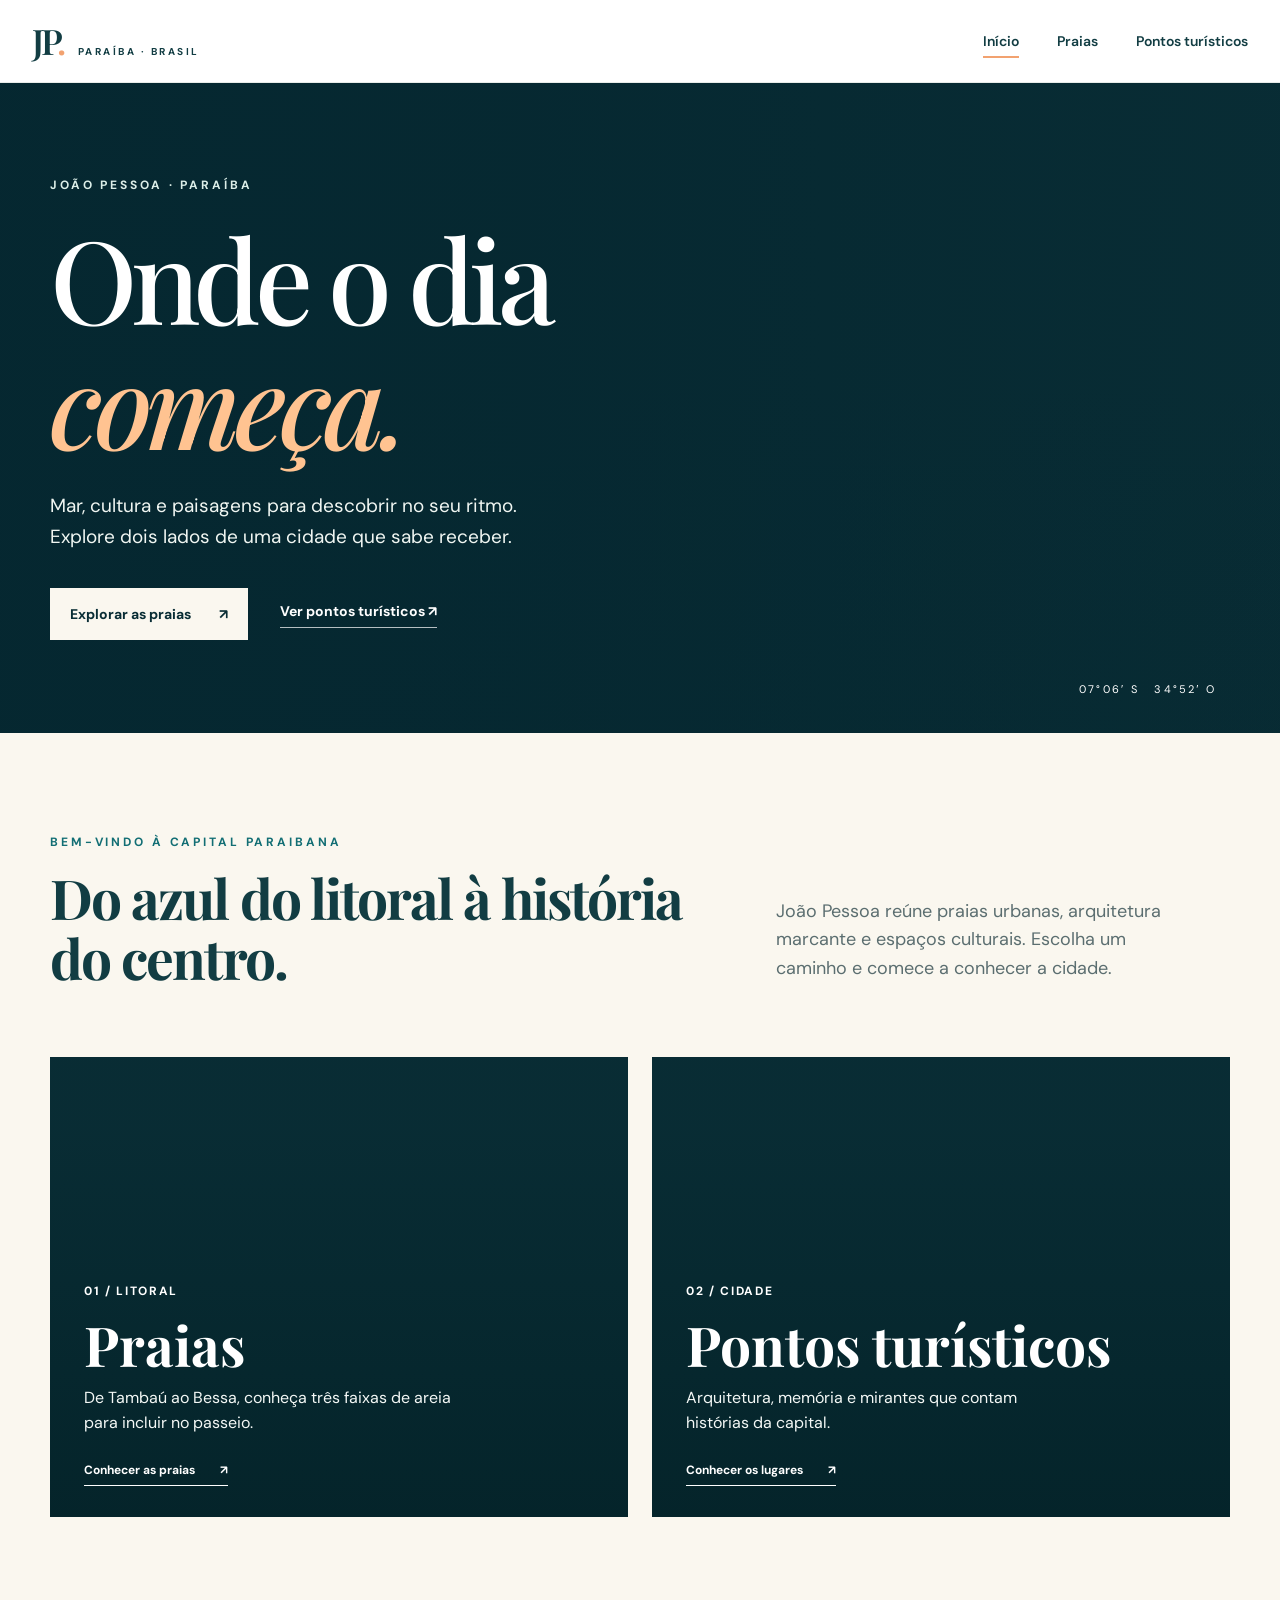
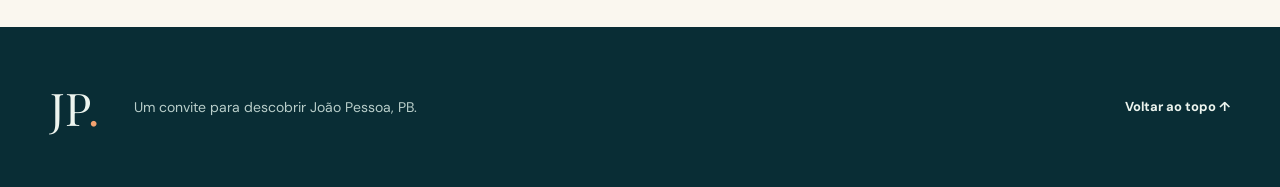
==== index.html @ 83d4df75 "Criação inicial do projeto Site Joao Pessoa" ====
<!doctype html>
<html lang="pt-BR">
<head>
  <meta charset="utf-8">
  <meta name="viewport" content="width=device-width, initial-scale=1">
  <meta name="description" content="Conheça as praias e os pontos turísticos de João Pessoa, capital da Paraíba.">
  <title>João Pessoa — Onde o dia começa</title>
  <link rel="stylesheet" href="assets/style.css">
  <script src="assets/script.js" defer></script>
</head>
<body data-page="home">
  <header class="site-header"><div class="header-inner"><a class="brand" href="index.html" aria-label="João Pessoa, início"><span class="brand-symbol">JP<span class="brand-dot">.</span></span><span class="brand-caption">PARAÍBA · BRASIL</span></a><button class="menu-toggle" type="button" aria-label="Abrir menu" aria-expanded="false" aria-controls="main-nav"><span></span><span></span><span></span></button><nav id="main-nav" class="nav" aria-label="Navegação principal"><a href="index.html" aria-current="page">Início</a><a href="praias.html">Praias</a><a href="pontos-turisticos.html">Pontos turísticos</a></nav></div></header>
  <main>
    <section class="hero home-hero"><div class="hero-image" role="img" aria-label="Orla de Tambaú e Cabo Branco, em João Pessoa"></div><div class="hero-shade"></div><div class="hero-content container"><p class="eyebrow light">JOÃO PESSOA · PARAÍBA</p><h1>Onde o dia<br><em>começa.</em></h1><p class="hero-text">Mar, cultura e paisagens para descobrir no seu ritmo. Explore dois lados de uma cidade que sabe receber.</p><div class="hero-actions"><a class="button button-light" href="praias.html">Explorar as praias <span aria-hidden="true">↗</span></a><a class="text-link" href="pontos-turisticos.html">Ver pontos turísticos <span aria-hidden="true">↗</span></a></div></div><span class="hero-index">07°06′ S &nbsp; 34°52′ O</span></section>
    <section class="intro-section container"><div><p class="eyebrow">BEM-VINDO À CAPITAL PARAIBANA</p><h2>Do azul do litoral à história do centro.</h2></div><p>João Pessoa reúne praias urbanas, arquitetura marcante e espaços culturais. Escolha um caminho e comece a conhecer a cidade.</p></section>
    <section class="routes-section container" aria-label="Explore João Pessoa"><a class="route-card route-beaches" href="praias.html"><div class="route-photo" role="img" aria-label="Praia de Cabo Branco"></div><div class="route-overlay"></div><div class="route-content"><span>01 / LITORAL</span><h2>Praias</h2><p>De Tambaú ao Bessa, conheça três faixas de areia para incluir no passeio.</p><strong>Conhecer as praias <span aria-hidden="true">↗</span></strong></div></a><a class="route-card route-sights" href="pontos-turisticos.html"><div class="route-photo" role="img" aria-label="Farol do Cabo Branco"></div><div class="route-overlay"></div><div class="route-content"><span>02 / CIDADE</span><h2>Pontos turísticos</h2><p>Arquitetura, memória e mirantes que contam histórias da capital.</p><strong>Conhecer os lugares <span aria-hidden="true">↗</span></strong></div></a></section>
  </main>
  <footer class="site-footer"><div class="container footer-inner"><span class="footer-brand">JP<span>.</span></span><p>Um convite para descobrir João Pessoa, PB.</p><a href="#top" class="back-top">Voltar ao topo ↑</a></div></footer>
</body></html>
---- assets/style.css ----
@import url('https://fonts.googleapis.com/css2?family=DM+Sans:wght@400;500;600;700&family=Playfair+Display:ital,wght@0,500;0,600;1,500&display=swap');
:root{--ink:#123d43;--ink-deep:#092d35;--sea:#126e74;--sand:#faf7ef;--coral:#f2a270;--muted:#5b6e70;--line:#d9e1de}
*{box-sizing:border-box}html{scroll-behavior:smooth}body{margin:0;background:var(--sand);color:var(--ink);font-family:'DM Sans',Arial,sans-serif;font-size:16px;line-height:1.6}a{color:inherit;text-decoration:none}img{display:block;width:100%;height:100%;object-fit:cover}.container{width:min(1180px,calc(100% - 48px));margin-inline:auto}h1,h2,p{margin-top:0}h1,h2{line-height:1.08}h1,h2,.footer-brand,.brand-symbol{font-family:'Playfair Display',Georgia,serif}em{font-weight:500}.site-header{position:relative;z-index:10;background:#fff;border-bottom:1px solid #e8ece9}.header-inner{width:min(1380px,calc(100% - 64px));height:82px;margin:auto;display:flex;align-items:center;justify-content:space-between}.brand{display:flex;align-items:baseline;gap:14px;white-space:nowrap}.brand-symbol{font-size:35px;font-weight:600;letter-spacing:-.08em;line-height:1}.brand-dot,.footer-brand span{color:var(--coral)}.brand-caption{font-size:10px;font-weight:700;letter-spacing:.25em}.nav{display:flex;align-items:center;gap:38px}.nav a{font-size:14px;font-weight:600;position:relative;padding:10px 0}.nav a:after{content:"";position:absolute;left:0;right:0;bottom:4px;height:2px;background:var(--coral);transform:scaleX(0);transform-origin:left;transition:transform .2s}.nav a:hover:after,.nav a[aria-current=page]:after{transform:scaleX(1)}.menu-toggle{display:none}.eyebrow{color:var(--sea);font-size:12px;font-weight:700;letter-spacing:.24em}.eyebrow.light{color:#dceee8}.hero{position:relative;min-height:650px;display:flex;align-items:center;overflow:hidden;background:var(--ink-deep);color:#fff}.hero-image,.hero-shade{position:absolute;inset:0}.hero-image{background:url('https://commons.wikimedia.org/wiki/Special:FilePath/Orla_de_Tamba%C3%BA-Cabo_Branco%2C_Jo%C3%A3o_Pessoa_%28PB%29.jpg?width=1800') center 54%/cover no-repeat;transform:scale(1.01)}.hero-shade{background:linear-gradient(90deg,rgba(5,39,48,.9) 0%,rgba(5,39,48,.76) 40%,rgba(5,39,48,.12) 100%),linear-gradient(0deg,rgba(5,39,48,.22),transparent 55%)}.hero-content{position:relative;z-index:1;padding-block:85px}.hero h1{font-size:clamp(64px,9vw,132px);letter-spacing:-.055em;font-weight:500;margin:20px 0 26px}.hero h1 em{color:#ffc391}.hero-text{max-width:510px;color:#f0f6f2;font-size:19px;line-height:1.65}.hero-actions{display:flex;align-items:center;gap:32px;flex-wrap:wrap;margin-top:35px}.button{display:inline-flex;align-items:center;justify-content:space-between;gap:28px;padding:15px 20px;font-weight:700;font-size:14px;transition:transform .2s,background .2s}.button:hover{transform:translateY(-3px)}.button-light{background:var(--sand);color:var(--ink-deep)}.button-light:hover{background:#fff}.text-link{font-weight:700;font-size:14px;border-bottom:1px solid rgba(255,255,255,.7);padding-bottom:5px}.hero-index{position:absolute;right:5%;bottom:34px;z-index:1;font-size:11px;letter-spacing:.2em;color:#fff}.intro-section{display:grid;grid-template-columns:1.4fr 1fr;gap:90px;align-items:end;padding-block:100px 70px}.intro-section h2{font-size:clamp(36px,4.3vw,62px);max-width:650px;letter-spacing:-.035em;margin:16px 0 0}.intro-section>p{color:var(--muted);font-size:18px;max-width:420px;margin-bottom:4px}.routes-section{display:grid;grid-template-columns:1fr 1fr;gap:24px;padding-bottom:110px}.route-card{height:460px;position:relative;overflow:hidden;color:#fff;background:var(--ink-deep)}.route-photo,.route-overlay{position:absolute;inset:0}.route-photo{background-size:cover;background-position:center;transition:transform .55s}.route-beaches .route-photo{background-image:url('https://commons.wikimedia.org/wiki/Special:FilePath/Praia_de_Cabo_Branco_-_Jo%C3%A3o_Pessoa_PB.jpg?width=1000')}.route-sights .route-photo{background-image:url('https://commons.wikimedia.org/wiki/Special:FilePath/Farol_do_Cabo_Branco_%288275471588%29.jpg?width=1000')}.route-card:hover .route-photo{transform:scale(1.055)}.route-overlay{background:linear-gradient(0deg,rgba(4,35,41,.9),rgba(4,35,41,.08) 85%)}.route-content{position:absolute;inset:auto 34px 31px}.route-content>span,.route-content strong{font-size:12px;font-weight:700;letter-spacing:.14em}.route-content h2{font-size:clamp(38px,4.3vw,58px);margin:13px 0 10px}.route-content p{max-width:370px;margin-bottom:20px;color:#f4f8f6}.route-content strong{display:inline-flex;gap:25px;align-items:center;letter-spacing:0;border-bottom:1px solid currentColor;padding-bottom:5px}.page-heading{padding-top:38px;padding-bottom:65px}.page-heading>.breadcrumb,.page-heading>span{font-size:13px;color:var(--muted)}.page-heading>span{margin-left:11px}.page-heading .eyebrow{margin:75px 0 15px}.page-heading h1{font-size:clamp(56px,8.5vw,112px);font-weight:500;letter-spacing:-.055em;margin:0 0 22px}.page-heading h1 em{color:var(--sea)}.page-lead{font-size:19px;color:var(--muted);max-width:610px;line-height:1.6}.places{border-top:1px solid var(--line)}.place{display:grid;grid-template-columns:1.08fr 1fr;gap:clamp(35px,6vw,90px);align-items:center;padding:56px 0;border-bottom:1px solid var(--line)}.place:nth-child(even) .place-image{order:2}.place-image{aspect-ratio:1.34;background:#c5dbd7;overflow:hidden}.place-image img{transition:transform .45s}.place:hover img{transform:scale(1.04)}.place-number{font-size:12px;font-weight:700;letter-spacing:.22em;color:var(--sea)}.place-copy h2{font-size:clamp(35px,4.4vw,58px);letter-spacing:-.04em;margin:18px 0 24px}.place-copy p{color:var(--muted);font-size:17px;line-height:1.75;max-width:460px}.next-page{display:flex;justify-content:space-between;align-items:center;gap:24px;padding-block:70px 95px}.next-page>span{font-size:12px;letter-spacing:.2em;font-weight:700;color:var(--sea)}.next-page a{font-family:'Playfair Display',Georgia,serif;font-size:clamp(24px,3vw,38px);border-bottom:1px solid var(--sea)}.site-footer{background:var(--ink-deep);color:#edf5ef}.footer-inner{min-height:160px;display:flex;align-items:center;gap:35px}.footer-brand{font-size:45px;line-height:1}.footer-inner p{margin:0;color:#b9ceca;font-size:14px}.back-top{margin-left:auto;font-size:13px;font-weight:700}.back-top:hover,.text-link:hover,.next-page a:hover{color:var(--coral)}.photo-credit{position:absolute;bottom:8px;right:10px;color:white;background:rgba(6,35,40,.72);padding:2px 7px;font-size:11px}.photo-credit:hover{text-decoration:underline}.place-image{position:relative}
@media(max-width:760px){.header-inner{height:72px;width:calc(100% - 40px)}.brand-symbol{font-size:31px}.brand-caption{font-size:9px}.menu-toggle{display:flex;flex-direction:column;justify-content:center;gap:5px;align-items:center;width:44px;height:44px;border:1px solid var(--line);background:#fff;cursor:pointer}.menu-toggle span{display:block;width:19px;height:2px;background:var(--ink)}.nav{display:none;position:absolute;left:0;right:0;top:72px;background:#fff;padding:17px 24px 25px;box-shadow:0 14px 20px rgba(8,46,53,.12);flex-direction:column;align-items:stretch;gap:6px}.nav.is-open{display:flex}.nav a{padding:10px 0}.nav a:after{bottom:6px}.container{width:calc(100% - 40px)}.hero{min-height:610px}.hero-shade{background:linear-gradient(90deg,rgba(5,39,48,.86),rgba(5,39,48,.36)),linear-gradient(0deg,rgba(5,39,48,.6),transparent)}.hero-content{padding-block:75px}.hero h1{font-size:clamp(62px,14vw,94px)}.hero-text{font-size:17px}.hero-index{display:none}.intro-section{grid-template-columns:1fr;gap:25px;padding-block:65px 45px}.intro-section>p{font-size:17px}.routes-section{grid-template-columns:1fr;padding-bottom:75px}.route-card{height:395px}.page-heading{padding-bottom:40px}.page-heading .eyebrow{margin-top:55px}.page-heading h1{font-size:clamp(50px,11vw,78px)}.page-lead{font-size:17px}.place{grid-template-columns:1fr;gap:25px;padding:40px 0}.place:nth-child(even) .place-image{order:0}.place-copy h2{margin:12px 0 15px}.place-copy p{font-size:16px}.next-page{align-items:start;flex-direction:column;padding-block:55px 70px}.footer-inner{flex-wrap:wrap;padding-block:34px;gap:12px 20px}.footer-inner p{flex:1}.back-top{width:100%;margin-left:0}}
@media(prefers-reduced-motion:reduce){html{scroll-behavior:auto}*,*:before,*:after{transition-duration:.01ms!important;animation-duration:.01ms!important}}
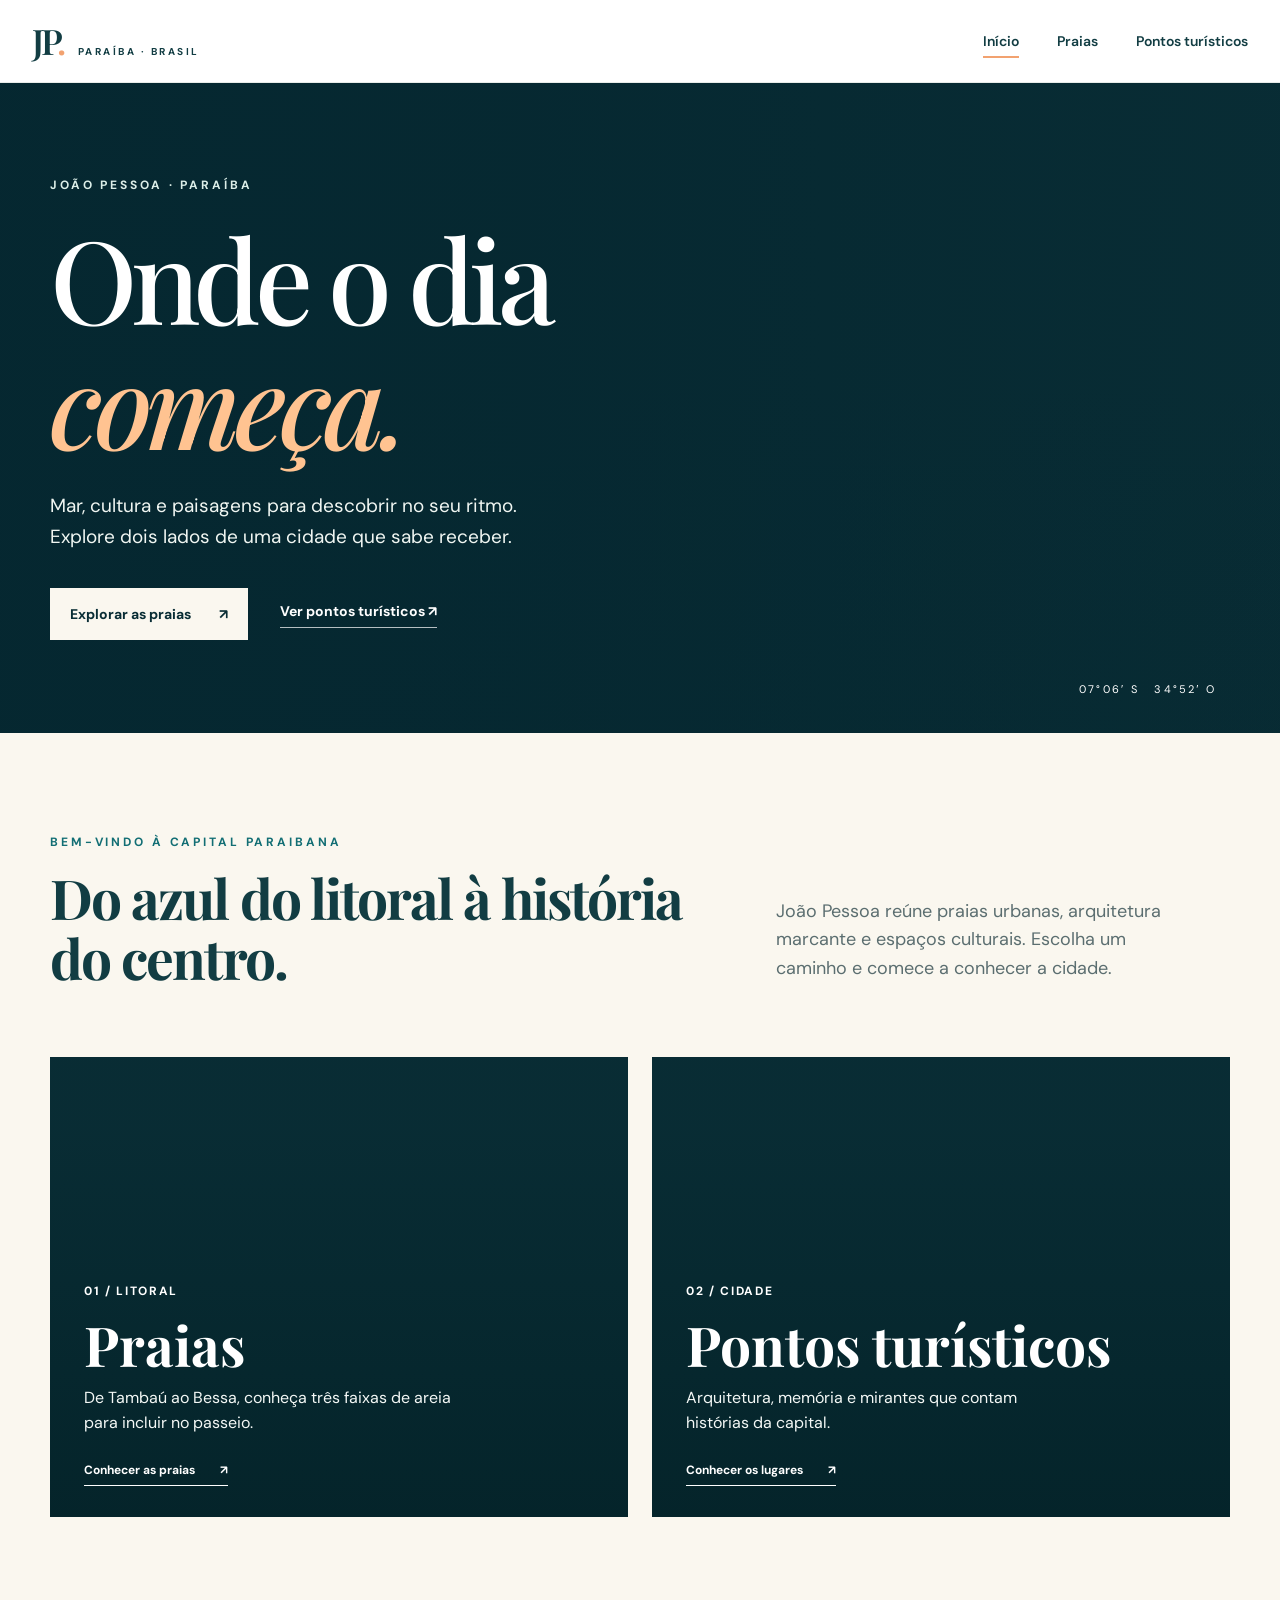
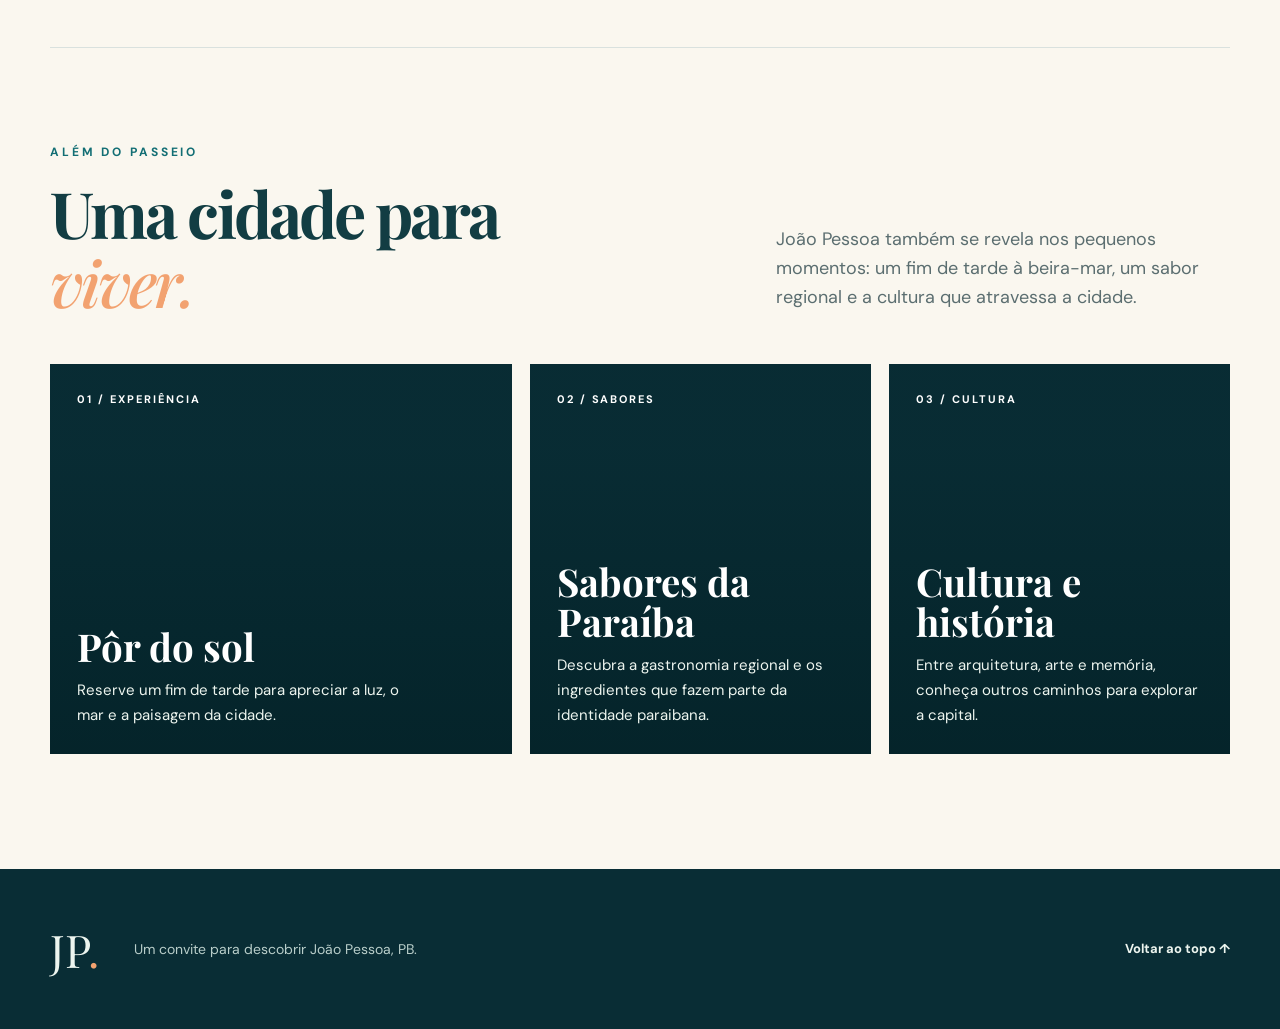
==== commit 75303372: "foi adicionado a sessao Uma cidade para viver" ====
--- a/index.html
+++ b/index.html
@@ -14,6 +14,43 @@
     <section class="hero home-hero"><div class="hero-image" role="img" aria-label="Orla de Tambaú e Cabo Branco, em João Pessoa"></div><div class="hero-shade"></div><div class="hero-content container"><p class="eyebrow light">JOÃO PESSOA · PARAÍBA</p><h1>Onde o dia<br><em>começa.</em></h1><p class="hero-text">Mar, cultura e paisagens para descobrir no seu ritmo. Explore dois lados de uma cidade que sabe receber.</p><div class="hero-actions"><a class="button button-light" href="praias.html">Explorar as praias <span aria-hidden="true">↗</span></a><a class="text-link" href="pontos-turisticos.html">Ver pontos turísticos <span aria-hidden="true">↗</span></a></div></div><span class="hero-index">07°06′ S &nbsp; 34°52′ O</span></section>
     <section class="intro-section container"><div><p class="eyebrow">BEM-VINDO À CAPITAL PARAIBANA</p><h2>Do azul do litoral à história do centro.</h2></div><p>João Pessoa reúne praias urbanas, arquitetura marcante e espaços culturais. Escolha um caminho e comece a conhecer a cidade.</p></section>
     <section class="routes-section container" aria-label="Explore João Pessoa"><a class="route-card route-beaches" href="praias.html"><div class="route-photo" role="img" aria-label="Praia de Cabo Branco"></div><div class="route-overlay"></div><div class="route-content"><span>01 / LITORAL</span><h2>Praias</h2><p>De Tambaú ao Bessa, conheça três faixas de areia para incluir no passeio.</p><strong>Conhecer as praias <span aria-hidden="true">↗</span></strong></div></a><a class="route-card route-sights" href="pontos-turisticos.html"><div class="route-photo" role="img" aria-label="Farol do Cabo Branco"></div><div class="route-overlay"></div><div class="route-content"><span>02 / CIDADE</span><h2>Pontos turísticos</h2><p>Arquitetura, memória e mirantes que contam histórias da capital.</p><strong>Conhecer os lugares <span aria-hidden="true">↗</span></strong></div></a></section>
+    <section class="experiences-section" aria-label="Experiências em João Pessoa">
+      <div class="container">
+        <div class="experiences-heading">
+          <div>
+            <p class="eyebrow">ALÉM DO PASSEIO</p>
+            <h2>Uma cidade para<br><em>viver.</em></h2>
+          </div>
+          <p>João Pessoa também se revela nos pequenos momentos: um fim de tarde à beira-mar, um sabor regional e a cultura que atravessa a cidade.</p>
+        </div>
+
+        <div class="experience-grid">
+          <article class="experience-card experience-sunset">
+            <span class="experience-number">01 / EXPERIÊNCIA</span>
+            <div class="experience-card-content">
+              <h3>Pôr do sol</h3>
+              <p>Reserve um fim de tarde para apreciar a luz, o mar e a paisagem da cidade.</p>
+            </div>
+          </article>
+
+          <article class="experience-card experience-flavors">
+            <span class="experience-number">02 / SABORES</span>
+            <div class="experience-card-content">
+              <h3>Sabores da Paraíba</h3>
+              <p>Descubra a gastronomia regional e os ingredientes que fazem parte da identidade paraibana.</p>
+            </div>
+          </article>
+
+          <article class="experience-card experience-culture">
+            <span class="experience-number">03 / CULTURA</span>
+            <div class="experience-card-content">
+              <h3>Cultura e história</h3>
+              <p>Entre arquitetura, arte e memória, conheça outros caminhos para explorar a capital.</p>
+            </div>
+          </article>
+        </div>
+      </div>
+    </section>
   </main>
   <footer class="site-footer"><div class="container footer-inner"><span class="footer-brand">JP<span>.</span></span><p>Um convite para descobrir João Pessoa, PB.</p><a href="#top" class="back-top">Voltar ao topo ↑</a></div></footer>
 </body></html>
--- a/assets/style.css
+++ b/assets/style.css
@@ -3,3 +3,104 @@
 *{box-sizing:border-box}html{scroll-behavior:smooth}body{margin:0;background:var(--sand);color:var(--ink);font-family:'DM Sans',Arial,sans-serif;font-size:16px;line-height:1.6}a{color:inherit;text-decoration:none}img{display:block;width:100%;height:100%;object-fit:cover}.container{width:min(1180px,calc(100% - 48px));margin-inline:auto}h1,h2,p{margin-top:0}h1,h2{line-height:1.08}h1,h2,.footer-brand,.brand-symbol{font-family:'Playfair Display',Georgia,serif}em{font-weight:500}.site-header{position:relative;z-index:10;background:#fff;border-bottom:1px solid #e8ece9}.header-inner{width:min(1380px,calc(100% - 64px));height:82px;margin:auto;display:flex;align-items:center;justify-content:space-between}.brand{display:flex;align-items:baseline;gap:14px;white-space:nowrap}.brand-symbol{font-size:35px;font-weight:600;letter-spacing:-.08em;line-height:1}.brand-dot,.footer-brand span{color:var(--coral)}.brand-caption{font-size:10px;font-weight:700;letter-spacing:.25em}.nav{display:flex;align-items:center;gap:38px}.nav a{font-size:14px;font-weight:600;position:relative;padding:10px 0}.nav a:after{content:"";position:absolute;left:0;right:0;bottom:4px;height:2px;background:var(--coral);transform:scaleX(0);transform-origin:left;transition:transform .2s}.nav a:hover:after,.nav a[aria-current=page]:after{transform:scaleX(1)}.menu-toggle{display:none}.eyebrow{color:var(--sea);font-size:12px;font-weight:700;letter-spacing:.24em}.eyebrow.light{color:#dceee8}.hero{position:relative;min-height:650px;display:flex;align-items:center;overflow:hidden;background:var(--ink-deep);color:#fff}.hero-image,.hero-shade{position:absolute;inset:0}.hero-image{background:url('https://commons.wikimedia.org/wiki/Special:FilePath/Orla_de_Tamba%C3%BA-Cabo_Branco%2C_Jo%C3%A3o_Pessoa_%28PB%29.jpg?width=1800') center 54%/cover no-repeat;transform:scale(1.01)}.hero-shade{background:linear-gradient(90deg,rgba(5,39,48,.9) 0%,rgba(5,39,48,.76) 40%,rgba(5,39,48,.12) 100%),linear-gradient(0deg,rgba(5,39,48,.22),transparent 55%)}.hero-content{position:relative;z-index:1;padding-block:85px}.hero h1{font-size:clamp(64px,9vw,132px);letter-spacing:-.055em;font-weight:500;margin:20px 0 26px}.hero h1 em{color:#ffc391}.hero-text{max-width:510px;color:#f0f6f2;font-size:19px;line-height:1.65}.hero-actions{display:flex;align-items:center;gap:32px;flex-wrap:wrap;margin-top:35px}.button{display:inline-flex;align-items:center;justify-content:space-between;gap:28px;padding:15px 20px;font-weight:700;font-size:14px;transition:transform .2s,background .2s}.button:hover{transform:translateY(-3px)}.button-light{background:var(--sand);color:var(--ink-deep)}.button-light:hover{background:#fff}.text-link{font-weight:700;font-size:14px;border-bottom:1px solid rgba(255,255,255,.7);padding-bottom:5px}.hero-index{position:absolute;right:5%;bottom:34px;z-index:1;font-size:11px;letter-spacing:.2em;color:#fff}.intro-section{display:grid;grid-template-columns:1.4fr 1fr;gap:90px;align-items:end;padding-block:100px 70px}.intro-section h2{font-size:clamp(36px,4.3vw,62px);max-width:650px;letter-spacing:-.035em;margin:16px 0 0}.intro-section>p{color:var(--muted);font-size:18px;max-width:420px;margin-bottom:4px}.routes-section{display:grid;grid-template-columns:1fr 1fr;gap:24px;padding-bottom:110px}.route-card{height:460px;position:relative;overflow:hidden;color:#fff;background:var(--ink-deep)}.route-photo,.route-overlay{position:absolute;inset:0}.route-photo{background-size:cover;background-position:center;transition:transform .55s}.route-beaches .route-photo{background-image:url('https://commons.wikimedia.org/wiki/Special:FilePath/Praia_de_Cabo_Branco_-_Jo%C3%A3o_Pessoa_PB.jpg?width=1000')}.route-sights .route-photo{background-image:url('https://commons.wikimedia.org/wiki/Special:FilePath/Farol_do_Cabo_Branco_%288275471588%29.jpg?width=1000')}.route-card:hover .route-photo{transform:scale(1.055)}.route-overlay{background:linear-gradient(0deg,rgba(4,35,41,.9),rgba(4,35,41,.08) 85%)}.route-content{position:absolute;inset:auto 34px 31px}.route-content>span,.route-content strong{font-size:12px;font-weight:700;letter-spacing:.14em}.route-content h2{font-size:clamp(38px,4.3vw,58px);margin:13px 0 10px}.route-content p{max-width:370px;margin-bottom:20px;color:#f4f8f6}.route-content strong{display:inline-flex;gap:25px;align-items:center;letter-spacing:0;border-bottom:1px solid currentColor;padding-bottom:5px}.page-heading{padding-top:38px;padding-bottom:65px}.page-heading>.breadcrumb,.page-heading>span{font-size:13px;color:var(--muted)}.page-heading>span{margin-left:11px}.page-heading .eyebrow{margin:75px 0 15px}.page-heading h1{font-size:clamp(56px,8.5vw,112px);font-weight:500;letter-spacing:-.055em;margin:0 0 22px}.page-heading h1 em{color:var(--sea)}.page-lead{font-size:19px;color:var(--muted);max-width:610px;line-height:1.6}.places{border-top:1px solid var(--line)}.place{display:grid;grid-template-columns:1.08fr 1fr;gap:clamp(35px,6vw,90px);align-items:center;padding:56px 0;border-bottom:1px solid var(--line)}.place:nth-child(even) .place-image{order:2}.place-image{aspect-ratio:1.34;background:#c5dbd7;overflow:hidden}.place-image img{transition:transform .45s}.place:hover img{transform:scale(1.04)}.place-number{font-size:12px;font-weight:700;letter-spacing:.22em;color:var(--sea)}.place-copy h2{font-size:clamp(35px,4.4vw,58px);letter-spacing:-.04em;margin:18px 0 24px}.place-copy p{color:var(--muted);font-size:17px;line-height:1.75;max-width:460px}.next-page{display:flex;justify-content:space-between;align-items:center;gap:24px;padding-block:70px 95px}.next-page>span{font-size:12px;letter-spacing:.2em;font-weight:700;color:var(--sea)}.next-page a{font-family:'Playfair Display',Georgia,serif;font-size:clamp(24px,3vw,38px);border-bottom:1px solid var(--sea)}.site-footer{background:var(--ink-deep);color:#edf5ef}.footer-inner{min-height:160px;display:flex;align-items:center;gap:35px}.footer-brand{font-size:45px;line-height:1}.footer-inner p{margin:0;color:#b9ceca;font-size:14px}.back-top{margin-left:auto;font-size:13px;font-weight:700}.back-top:hover,.text-link:hover,.next-page a:hover{color:var(--coral)}.photo-credit{position:absolute;bottom:8px;right:10px;color:white;background:rgba(6,35,40,.72);padding:2px 7px;font-size:11px}.photo-credit:hover{text-decoration:underline}.place-image{position:relative}
 @media(max-width:760px){.header-inner{height:72px;width:calc(100% - 40px)}.brand-symbol{font-size:31px}.brand-caption{font-size:9px}.menu-toggle{display:flex;flex-direction:column;justify-content:center;gap:5px;align-items:center;width:44px;height:44px;border:1px solid var(--line);background:#fff;cursor:pointer}.menu-toggle span{display:block;width:19px;height:2px;background:var(--ink)}.nav{display:none;position:absolute;left:0;right:0;top:72px;background:#fff;padding:17px 24px 25px;box-shadow:0 14px 20px rgba(8,46,53,.12);flex-direction:column;align-items:stretch;gap:6px}.nav.is-open{display:flex}.nav a{padding:10px 0}.nav a:after{bottom:6px}.container{width:calc(100% - 40px)}.hero{min-height:610px}.hero-shade{background:linear-gradient(90deg,rgba(5,39,48,.86),rgba(5,39,48,.36)),linear-gradient(0deg,rgba(5,39,48,.6),transparent)}.hero-content{padding-block:75px}.hero h1{font-size:clamp(62px,14vw,94px)}.hero-text{font-size:17px}.hero-index{display:none}.intro-section{grid-template-columns:1fr;gap:25px;padding-block:65px 45px}.intro-section>p{font-size:17px}.routes-section{grid-template-columns:1fr;padding-bottom:75px}.route-card{height:395px}.page-heading{padding-bottom:40px}.page-heading .eyebrow{margin-top:55px}.page-heading h1{font-size:clamp(50px,11vw,78px)}.page-lead{font-size:17px}.place{grid-template-columns:1fr;gap:25px;padding:40px 0}.place:nth-child(even) .place-image{order:0}.place-copy h2{margin:12px 0 15px}.place-copy p{font-size:16px}.next-page{align-items:start;flex-direction:column;padding-block:55px 70px}.footer-inner{flex-wrap:wrap;padding-block:34px;gap:12px 20px}.footer-inner p{flex:1}.back-top{width:100%;margin-left:0}}
 @media(prefers-reduced-motion:reduce){html{scroll-behavior:auto}*,*:before,*:after{transition-duration:.01ms!important;animation-duration:.01ms!important}}
+
+
+/* EXPERIÊNCIAS */
+.experiences-section{
+  padding:20px 0 115px;
+  background:var(--sand);
+}
+.experiences-heading{
+  display:grid;
+  grid-template-columns:1.4fr 1fr;
+  gap:90px;
+  align-items:end;
+  padding:95px 0 48px;
+  border-top:1px solid var(--line);
+}
+.experiences-heading h2{
+  font-size:clamp(42px,5vw,68px);
+  letter-spacing:-.045em;
+  margin:16px 0 0;
+}
+.experiences-heading h2 em{color:var(--coral)}
+.experiences-heading>p{
+  color:var(--muted);
+  font-size:18px;
+  max-width:430px;
+  margin:0 0 5px;
+}
+.experience-grid{
+  display:grid;
+  grid-template-columns:1.15fr .85fr .85fr;
+  gap:18px;
+}
+.experience-card{
+  min-height:390px;
+  position:relative;
+  overflow:hidden;
+  display:flex;
+  flex-direction:column;
+  justify-content:space-between;
+  padding:27px;
+  color:#fff;
+  background:var(--ink-deep);
+  isolation:isolate;
+}
+.experience-card:before{
+  content:"";
+  position:absolute;
+  inset:0;
+  z-index:-2;
+  background-position:center;
+  background-size:cover;
+  transition:transform .55s ease;
+}
+.experience-card:after{
+  content:"";
+  position:absolute;
+  inset:0;
+  z-index:-1;
+  background:linear-gradient(0deg,rgba(4,35,41,.92),rgba(4,35,41,.12) 78%);
+}
+.experience-card:hover:before{transform:scale(1.055)}
+.experience-sunset:before{
+  background-image:url('https://commons.wikimedia.org/wiki/Special:FilePath/P%C3%B4r_do_sol_no_Jacar%C3%A9_-_Cabedelo%2C_Para%C3%ADba.jpg?width=1200');
+}
+.experience-flavors:before{
+  background-image:url('https://commons.wikimedia.org/wiki/Special:FilePath/Bolo_de_rolo.jpg?width=1000');
+}
+.experience-culture:before{
+  background-image:url('https://commons.wikimedia.org/wiki/Special:FilePath/Centro_Hist%C3%B3rico_de_Jo%C3%A3o_Pessoa.jpg?width=1000');
+}
+.experience-number{
+  font-size:11px;
+  font-weight:700;
+  letter-spacing:.18em;
+}
+.experience-card-content{margin-top:auto}
+.experience-card h3{
+  font-family:'Playfair Display',Georgia,serif;
+  font-size:clamp(30px,3vw,44px);
+  line-height:1.05;
+  margin:12px 0 12px;
+}
+.experience-card p{
+  max-width:340px;
+  margin:0;
+  color:#edf5ef;
+  font-size:15px;
+  line-height:1.65;
+}
+
+@media(max-width:760px){
+  .experiences-section{padding-bottom:75px}
+  .experiences-heading{
+    grid-template-columns:1fr;
+    gap:25px;
+    padding:65px 0 35px;
+  }
+  .experiences-heading>p{font-size:17px}
+  .experience-grid{grid-template-columns:1fr;gap:16px}
+  .experience-card{min-height:330px}
+}
